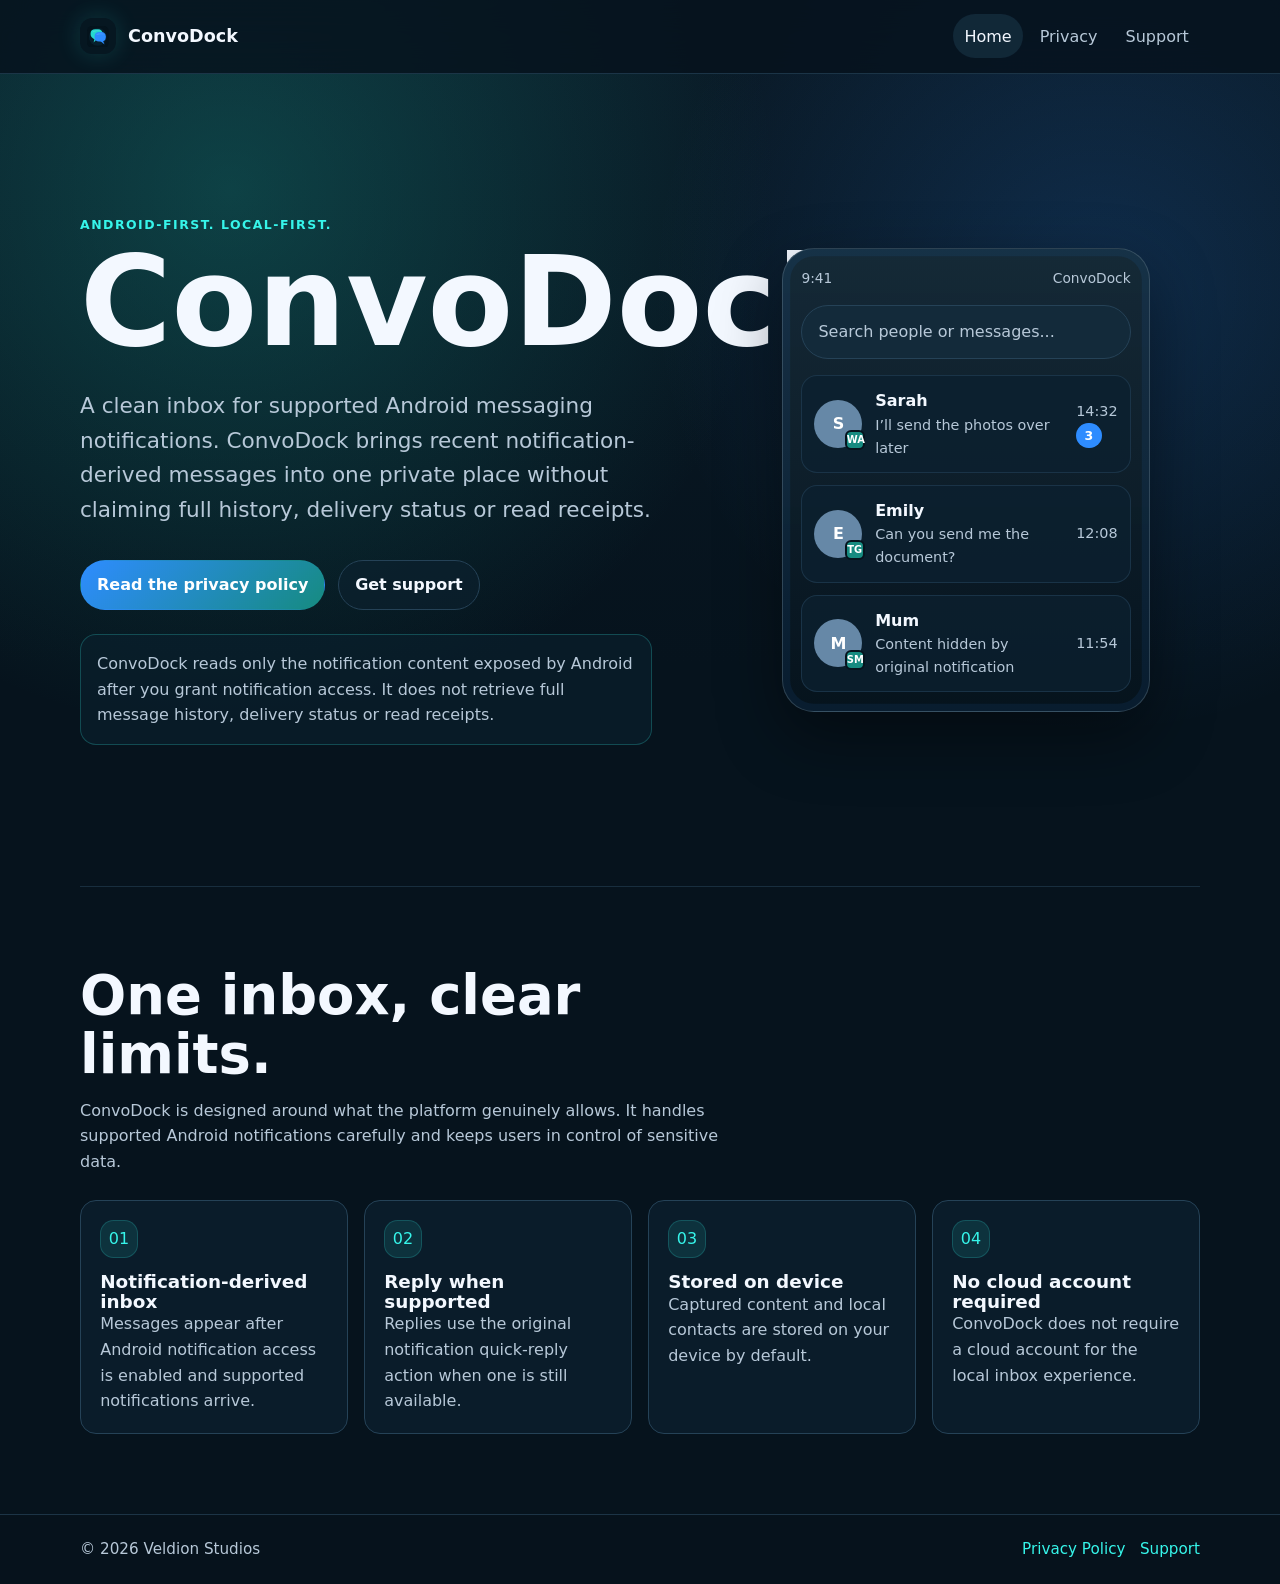
==== index.html @ 91a32388 "Add files via upload" ====
<!doctype html>
<html lang="en">
  <head>
    <meta charset="utf-8" />
    <meta name="viewport" content="width=device-width, initial-scale=1" />
    <title>ConvoDock | Local-first messaging notification inbox</title>
    <meta
      name="description"
      content="ConvoDock is a local-first inbox for supported Android messaging notifications, with honest platform limits and on-device storage by default."
    />
    <link rel="icon" type="image/svg+xml" href="assets/favicon.svg" />
    <link rel="stylesheet" href="assets/styles.css" />
    <style>
:root {
  --navy-950: #06131d;
  --navy-900: #0a1a27;
  --navy-800: #102636;
  --navy-700: #172d3b;
  --teal-500: #168b80;
  --teal-300: #36f5ea;
  --blue-500: #2e8cff;
  --text: #f3f8ff;
  --muted: #b7c8d8;
  --line: #254257;
  --danger: #ff6b7a;
  color-scheme: dark;
  font-family:
    Inter, ui-sans-serif, system-ui, -apple-system, BlinkMacSystemFont, "Segoe UI",
    sans-serif;
}

* {
  box-sizing: border-box;
}

html {
  scroll-behavior: smooth;
}

body {
  margin: 0;
  background:
    radial-gradient(circle at 18% 12%, rgba(22, 139, 128, 0.36), transparent 34rem),
    radial-gradient(circle at 86% 18%, rgba(46, 140, 255, 0.18), transparent 28rem),
    linear-gradient(180deg, var(--navy-900), var(--navy-950) 42%);
  color: var(--text);
  font-size: 16px;
  line-height: 1.6;
}

a {
  color: var(--teal-300);
  text-decoration: none;
}

a:hover,
a:focus {
  text-decoration: underline;
}

.site-shell {
  min-height: 100vh;
}

.site-header {
  position: sticky;
  top: 0;
  z-index: 10;
  border-bottom: 1px solid rgba(37, 66, 87, 0.72);
  background: rgba(6, 19, 29, 0.84);
  backdrop-filter: blur(18px);
}

.nav {
  display: flex;
  align-items: center;
  justify-content: space-between;
  gap: 1rem;
  width: min(1120px, calc(100% - 2rem));
  margin: 0 auto;
  padding: 0.9rem 0;
}

.brand {
  display: inline-flex;
  align-items: center;
  gap: 0.75rem;
  color: var(--text);
  font-weight: 800;
  font-size: 1.1rem;
  letter-spacing: 0;
}

.brand-mark {
  display: grid;
  place-items: center;
  width: 2.25rem;
  height: 2.25rem;
  border-radius: 0.75rem;
  box-shadow: 0 0 24px rgba(54, 245, 234, 0.16);
}

.brand-mark svg {
  width: 1.35rem;
  height: 1.35rem;
}

.nav-links {
  display: flex;
  align-items: center;
  gap: 0.35rem;
  flex-wrap: wrap;
  justify-content: flex-end;
}

.nav-links a {
  color: var(--muted);
  min-height: 2.75rem;
  display: inline-flex;
  align-items: center;
  padding: 0.45rem 0.7rem;
  border-radius: 999px;
}

.nav-links a[aria-current="page"],
.nav-links a:hover,
.nav-links a:focus {
  color: var(--text);
  background: rgba(20, 44, 61, 0.82);
  text-decoration: none;
}

main {
  width: min(1120px, calc(100% - 2rem));
  margin: 0 auto;
}

.hero {
  display: grid;
  grid-template-columns: minmax(0, 1.1fr) minmax(17rem, 0.9fr);
  gap: clamp(2rem, 7vw, 5rem);
  align-items: center;
  min-height: calc(100vh - 5.5rem);
  padding: clamp(3rem, 8vw, 6rem) 0;
}

.eyebrow {
  color: var(--teal-300);
  font-weight: 800;
  text-transform: uppercase;
  letter-spacing: 0.12em;
  font-size: 0.78rem;
}

h1,
h2,
h3 {
  color: var(--text);
  line-height: 1.08;
  letter-spacing: 0;
  margin: 0;
}

h1 {
  max-width: 12ch;
  font-size: clamp(3.4rem, 13vw, 7.8rem);
}

h2 {
  font-size: clamp(2rem, 6vw, 3.4rem);
}

h3 {
  font-size: 1.15rem;
}

p {
  margin: 0;
}

.lead {
  max-width: 41rem;
  margin-top: 1.25rem;
  color: var(--muted);
  font-size: clamp(1.08rem, 2.8vw, 1.35rem);
}

.actions {
  display: flex;
  flex-wrap: wrap;
  gap: 0.8rem;
  margin-top: 2rem;
}

.button {
  display: inline-flex;
  min-height: 3rem;
  align-items: center;
  justify-content: center;
  gap: 0.5rem;
  border-radius: 999px;
  border: 1px solid transparent;
  padding: 0.72rem 1rem;
  font-weight: 800;
}

.button.primary {
  color: #ffffff;
  background: linear-gradient(135deg, var(--blue-500), var(--teal-500));
}

.button.secondary {
  color: var(--text);
  border-color: var(--line);
  background: rgba(12, 33, 48, 0.62);
}

.notice {
  margin-top: 1.5rem;
  padding: 1rem;
  border: 1px solid rgba(54, 245, 234, 0.22);
  border-radius: 1rem;
  background: rgba(12, 33, 48, 0.58);
  color: var(--muted);
}

.phone-card {
  width: min(100%, 23rem);
  margin-inline: auto;
  border: 1px solid rgba(122, 157, 184, 0.34);
  border-radius: 2rem;
  background:
    linear-gradient(180deg, rgba(23, 45, 59, 0.86), rgba(6, 19, 29, 0.96)),
    var(--navy-950);
  box-shadow:
    0 1.5rem 4rem rgba(0, 0, 0, 0.42),
    inset 0 0 0 0.45rem rgba(46, 140, 255, 0.08);
  padding: 1.15rem;
}

.phone-top {
  display: flex;
  justify-content: space-between;
  align-items: center;
  color: var(--muted);
  font-size: 0.86rem;
}

.search-pill {
  margin: 1rem 0;
  padding: 0.82rem 1rem;
  border: 1px solid var(--line);
  border-radius: 999px;
  color: var(--muted);
  background: rgba(20, 44, 61, 0.78);
}

.chat-list {
  display: grid;
  gap: 0.75rem;
}

.chat-row {
  display: grid;
  grid-template-columns: 3rem 1fr auto;
  gap: 0.8rem;
  align-items: center;
  min-height: 4.5rem;
  padding: 0.75rem;
  border: 1px solid rgba(37, 66, 87, 0.62);
  border-radius: 1rem;
  background: rgba(12, 33, 48, 0.78);
}

.avatar {
  position: relative;
  display: grid;
  place-items: center;
  width: 3rem;
  height: 3rem;
  border-radius: 50%;
  background: #6688a7;
  color: #ffffff;
  font-weight: 900;
}

.service-dot {
  position: absolute;
  right: -0.15rem;
  bottom: -0.15rem;
  display: grid;
  place-items: center;
  width: 1.25rem;
  height: 1.25rem;
  border-radius: 0.38rem;
  background: var(--teal-500);
  font-size: 0.62rem;
  border: 2px solid var(--navy-950);
}

.row-title {
  font-weight: 800;
}

.row-preview,
.row-time {
  color: var(--muted);
  font-size: 0.9rem;
}

.badge {
  display: inline-grid;
  place-items: center;
  min-width: 1.6rem;
  height: 1.6rem;
  padding: 0 0.45rem;
  border-radius: 999px;
  background: var(--blue-500);
  color: #ffffff;
  font-weight: 900;
  font-size: 0.78rem;
}

.section {
  padding: clamp(3rem, 8vw, 5rem) 0;
  border-top: 1px solid rgba(37, 66, 87, 0.58);
}

.section-header {
  max-width: 42rem;
  margin-bottom: 1.6rem;
}

.section-header p {
  margin-top: 0.85rem;
  color: var(--muted);
}

.grid {
  display: grid;
  grid-template-columns: repeat(4, minmax(0, 1fr));
  gap: 1rem;
}

.card {
  border: 1px solid var(--line);
  border-radius: 1rem;
  background: rgba(12, 33, 48, 0.72);
  padding: 1.2rem;
}

.card-icon {
  display: grid;
  place-items: center;
  width: 2.35rem;
  height: 2.35rem;
  margin-bottom: 0.85rem;
  border-radius: 0.85rem;
  color: var(--teal-300);
  background: rgba(54, 245, 234, 0.1);
  border: 1px solid rgba(54, 245, 234, 0.18);
}

.card p,
.policy-body p,
.policy-body li {
  color: var(--muted);
}

.policy-hero {
  padding: clamp(3rem, 8vw, 5.5rem) 0 2.5rem;
  max-width: 52rem;
}

.policy-hero h1 {
  max-width: 13ch;
  font-size: clamp(2.75rem, 10vw, 5.8rem);
}

.policy-meta {
  margin-top: 1.2rem;
  color: var(--muted);
}

.policy-body {
  display: grid;
  gap: 1.2rem;
  max-width: 56rem;
  padding-bottom: 5rem;
}

.policy-body section {
  padding: 1.35rem;
  border: 1px solid var(--line);
  border-radius: 1rem;
  background: rgba(12, 33, 48, 0.68);
}

.policy-body h2 {
  margin-bottom: 0.7rem;
  font-size: clamp(1.45rem, 4vw, 2rem);
}

.policy-body ul {
  margin: 0.75rem 0 0;
  padding-left: 1.25rem;
}

.support-grid {
  display: grid;
  grid-template-columns: minmax(0, 0.9fr) minmax(0, 1.1fr);
  gap: 1rem;
}

.support-list {
  display: grid;
  gap: 0.8rem;
}

.support-item {
  padding: 1rem;
  border: 1px solid var(--line);
  border-radius: 1rem;
  background: rgba(12, 33, 48, 0.68);
}

.support-item h3 {
  margin-bottom: 0.35rem;
}

.site-footer {
  border-top: 1px solid rgba(37, 66, 87, 0.72);
  background: rgba(6, 19, 29, 0.72);
}

.footer-inner {
  display: flex;
  justify-content: space-between;
  gap: 1rem;
  flex-wrap: wrap;
  width: min(1120px, calc(100% - 2rem));
  margin: 0 auto;
  padding: 1.4rem 0;
  color: var(--muted);
  font-size: 0.95rem;
}

.footer-links {
  display: flex;
  gap: 0.9rem;
  flex-wrap: wrap;
}

@media (max-width: 860px) {
  .nav {
    align-items: flex-start;
    flex-direction: column;
  }

  .nav-links {
    width: 100%;
    justify-content: flex-start;
  }

  .hero,
  .support-grid {
    grid-template-columns: 1fr;
  }

  .hero {
    min-height: auto;
    padding-top: 3rem;
  }

  .grid {
    grid-template-columns: repeat(2, minmax(0, 1fr));
  }
}

@media (max-width: 560px) {
  body {
    font-size: 16px;
  }

  main,
  .nav,
  .footer-inner {
    width: min(100% - 1rem, 1120px);
  }

  .nav-links a {
    padding-inline: 0.62rem;
  }

  .actions {
    flex-direction: column;
  }

  .button {
    width: 100%;
  }

  .grid {
    grid-template-columns: 1fr;
  }

  .phone-card {
    border-radius: 1.4rem;
    padding: 0.8rem;
  }

  .chat-row {
    grid-template-columns: 2.7rem 1fr;
  }

  .row-time {
    display: none;
  }
}


    </style>
  </head>
  <body>
    <div class="site-shell">
      <header class="site-header">
        <nav class="nav" aria-label="Main navigation">
          <a class="brand" href="index.html" aria-label="ConvoDock home">
            <span class="brand-mark" aria-hidden="true">
              <svg viewBox="0 0 108 108" fill="none">
                <rect width="108" height="108" rx="24" fill="#04131C" />
                <circle cx="54" cy="54" r="45" fill="#071F2C" />
                <path d="M18 36c0-12 9-20 23-20h15c13 0 22 9 22 21v7c0 13-9 21-22 21h-6L33 83l4-17c-11-4-19-12-19-23v-7Z" fill="#25D8CF" />
                <path d="M63 72l25 21-10-23Z" fill="#2E8CFF" />
                <path d="M38 50c0-12 10-20 23-20h11c13 0 22 9 22 21v7c0 12-9 20-22 20H60c-13 0-22-8-22-20v-8Z" fill="#2E8CFF" />
                <path d="M25 34c3-8 11-12 21-12h10c6 0 12 2 16 6-11-3-22-3-31-1-8 1-13 3-16 7Z" fill="#FFFFFF" opacity=".18" />
                <path d="M44 48c3-7 9-10 17-10h10c5 0 11 2 15 6-9-3-18-3-27-1-6 1-12 2-15 5Z" fill="#FFFFFF" opacity=".16" />
              </svg>
            </span>
            ConvoDock
          </a>
          <div class="nav-links">
            <a href="index.html" aria-current="page">Home</a>
            <a href="privacy.html">Privacy</a>
            <a href="support.html">Support</a>
          </div>
        </nav>
      </header>

      <main>
        <section class="hero" aria-labelledby="home-title">
          <div>
            <p class="eyebrow">Android-first. Local-first.</p>
            <h1 id="home-title">ConvoDock</h1>
            <p class="lead">
              A clean inbox for supported Android messaging notifications. ConvoDock brings recent notification-derived messages into one private place without claiming full history, delivery status or read receipts.
            </p>
            <div class="actions">
              <a class="button primary" href="privacy.html">Read the privacy policy</a>
              <a class="button secondary" href="support.html">Get support</a>
            </div>
            <p class="notice">
              ConvoDock reads only the notification content exposed by Android after you grant notification access. It does not retrieve full message history, delivery status or read receipts.
            </p>
          </div>

          <div class="phone-card" aria-label="ConvoDock inbox preview">
            <div class="phone-top">
              <span>9:41</span>
              <span>ConvoDock</span>
            </div>
            <div class="search-pill">Search people or messages...</div>
            <div class="chat-list">
              <div class="chat-row">
                <div class="avatar">S<span class="service-dot">WA</span></div>
                <div>
                  <div class="row-title">Sarah</div>
                  <div class="row-preview">I’ll send the photos over later</div>
                </div>
                <div class="row-time">14:32<br /><span class="badge">3</span></div>
              </div>
              <div class="chat-row">
                <div class="avatar">E<span class="service-dot">TG</span></div>
                <div>
                  <div class="row-title">Emily</div>
                  <div class="row-preview">Can you send me the document?</div>
                </div>
                <div class="row-time">12:08</div>
              </div>
              <div class="chat-row">
                <div class="avatar">M<span class="service-dot">SM</span></div>
                <div>
                  <div class="row-title">Mum</div>
                  <div class="row-preview">Content hidden by original notification</div>
                </div>
                <div class="row-time">11:54</div>
              </div>
            </div>
          </div>
        </section>

        <section class="section" aria-labelledby="what-convo-does">
          <div class="section-header">
            <h2 id="what-convo-does">One inbox, clear limits.</h2>
            <p>
              ConvoDock is designed around what the platform genuinely allows. It handles supported Android notifications carefully and keeps users in control of sensitive data.
            </p>
          </div>
          <div class="grid">
            <article class="card">
              <div class="card-icon" aria-hidden="true">01</div>
              <h3>Notification-derived inbox</h3>
              <p>Messages appear after Android notification access is enabled and supported notifications arrive.</p>
            </article>
            <article class="card">
              <div class="card-icon" aria-hidden="true">02</div>
              <h3>Reply when supported</h3>
              <p>Replies use the original notification quick-reply action when one is still available.</p>
            </article>
            <article class="card">
              <div class="card-icon" aria-hidden="true">03</div>
              <h3>Stored on device</h3>
              <p>Captured content and local contacts are stored on your device by default.</p>
            </article>
            <article class="card">
              <div class="card-icon" aria-hidden="true">04</div>
              <h3>No cloud account required</h3>
              <p>ConvoDock does not require a cloud account for the local inbox experience.</p>
            </article>
          </div>
        </section>
      </main>

      <footer class="site-footer">
        <div class="footer-inner">
          <span>© <span id="year">2026</span> Veldion Studios</span>
          <div class="footer-links">
            <a href="privacy.html">Privacy Policy</a>
            <a href="support.html">Support</a>
          </div>
        </div>
      </footer>
    </div>
  </body>
</html>
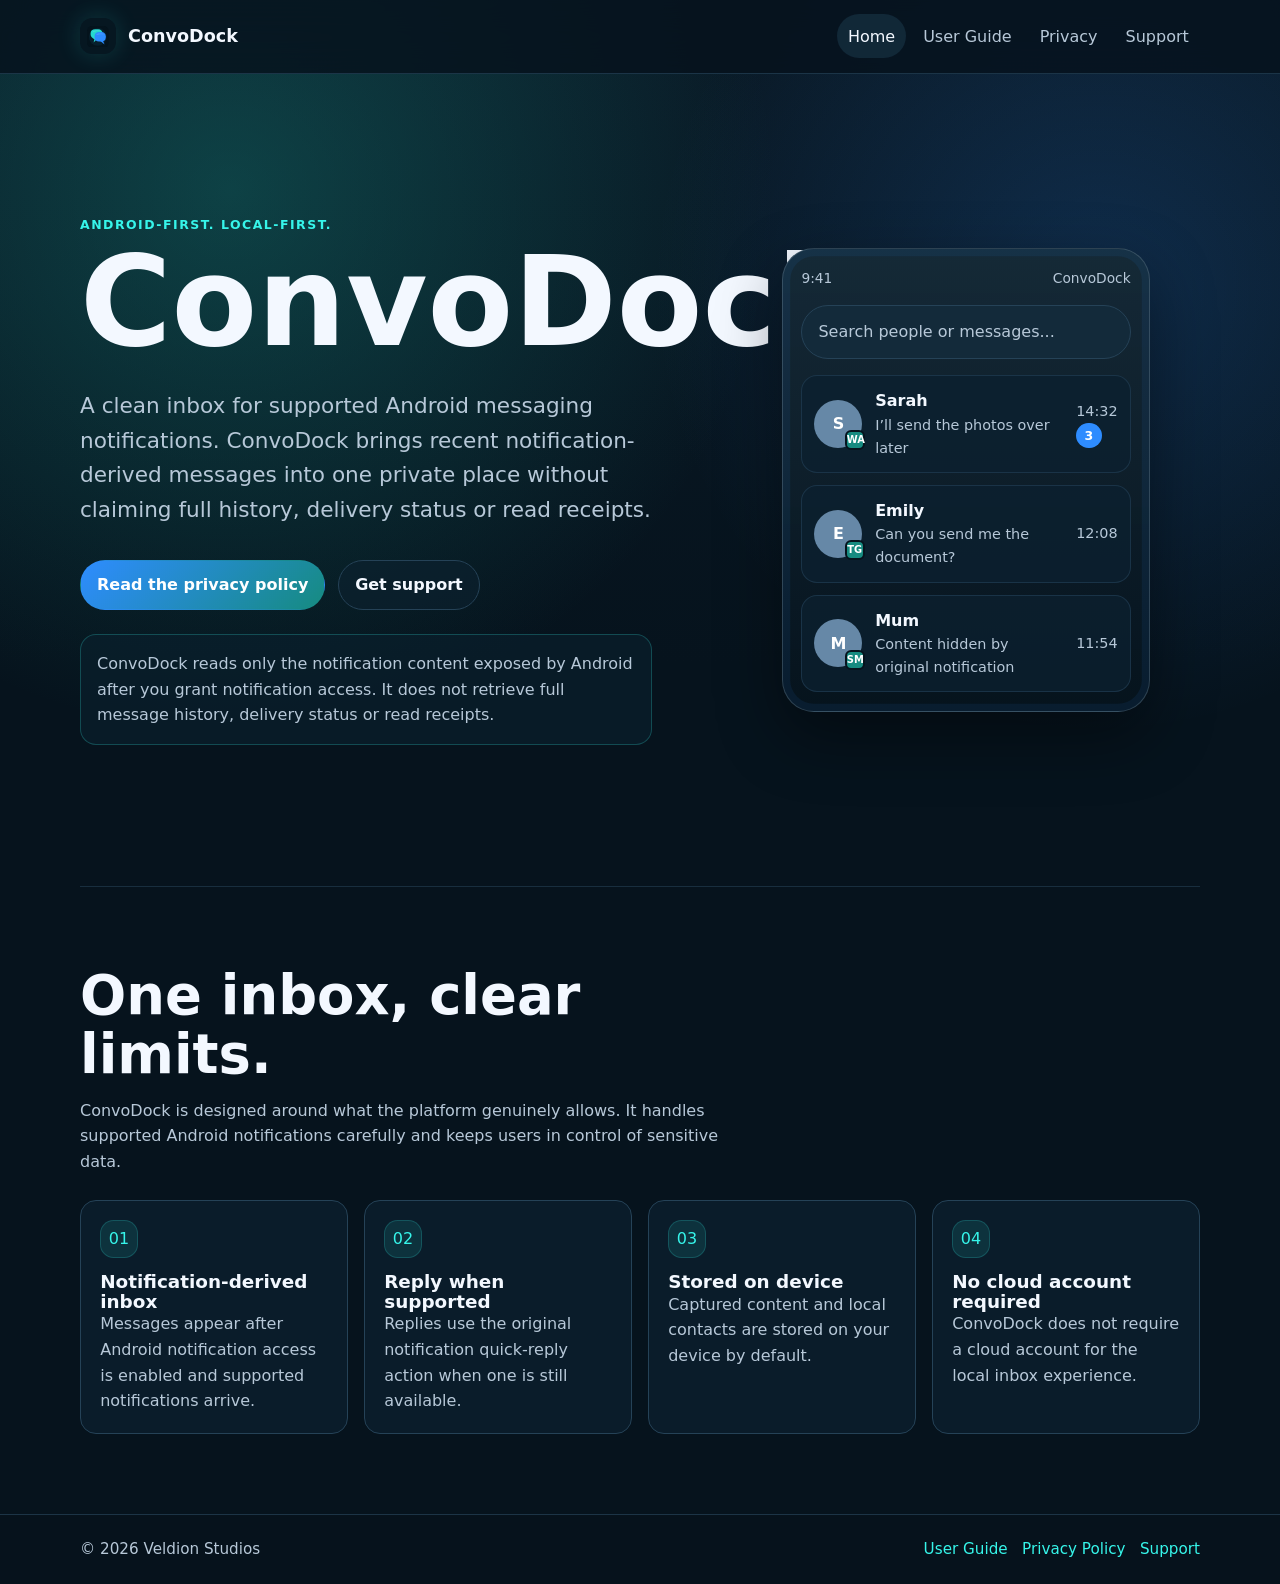
==== commit a0c4e146: "Add files via upload" ====
--- a/index.html
+++ b/index.html
@@ -541,6 +541,7 @@
           </a>
           <div class="nav-links">
             <a href="index.html" aria-current="page">Home</a>
+            <a href="user-guide.html">User Guide</a>
             <a href="privacy.html">Privacy</a>
             <a href="support.html">Support</a>
           </div>
@@ -635,6 +636,7 @@
         <div class="footer-inner">
           <span>© <span id="year">2026</span> Veldion Studios</span>
           <div class="footer-links">
+            <a href="user-guide.html">User Guide</a>
             <a href="privacy.html">Privacy Policy</a>
             <a href="support.html">Support</a>
           </div>
